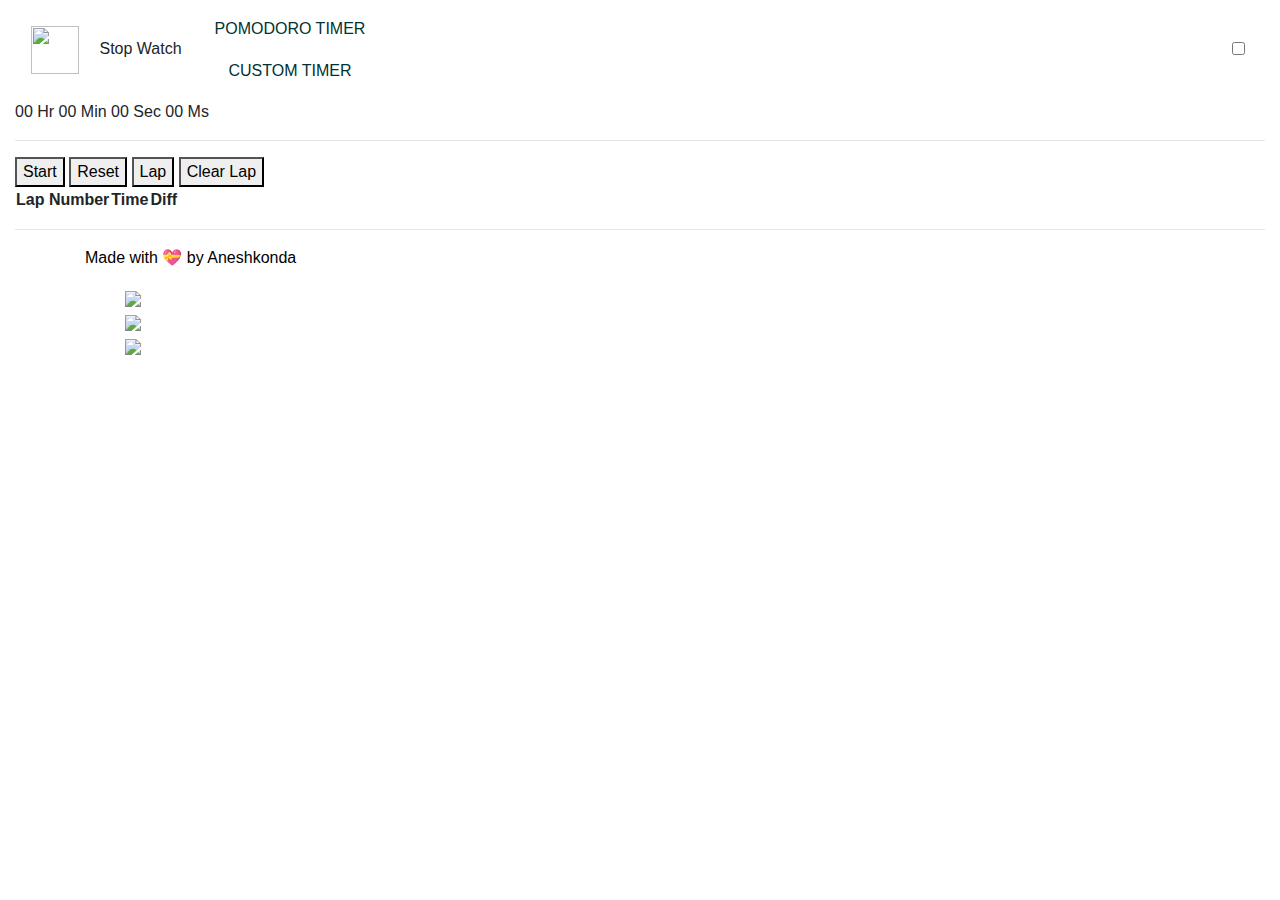
==== index.html @ 8eef55cc "Create index.html" ====
<!DOCTYPE html>
<html>

<head>
  <meta charset="utf-8" />
  <meta http-equiv="X-UA-Compatible" content="IE=edge" />
  <title>Stop Watch</title>
  <meta name="description" content="" />
  <meta name="viewport" content="width=device-width, initial-scale=1" />

  <!-- External CSS File Link -->
  <link rel="stylesheet" href="./style.css" />

  <!-- External JS File Link -->

  <!-- Favicon Icon-->
  <link rel="icon" type="image/png" href="./img/favicon.png" />

  <!-- jquery CDN -->
  <script src="https://cdnjs.cloudflare.com/ajax/libs/jquery/3.4.0/jquery.min.js"></script>
  <script type="text/javascript" src="jquery.js"></script>

  <!-- FontAwesome CDN-->
  <link rel="stylesheet" href="https://pro.fontawesome.com/releases/v5.10.0/css/all.css"
    integrity="sha384-AYmEC3Yw5cVb3ZcuHtOA93w35dYTsvhLPVnYs9eStHfGJvOvKxVfELGroGkvsg+p" crossorigin="anonymous" />
  <!-- Bootstrap CDN -->
  <link rel="stylesheet" href="https://maxcdn.bootstrapcdn.com/bootstrap/4.0.0/css/bootstrap.min.css"
    integrity="sha384-Gn5384xqQ1aoWXA+058RXPxPg6fy4IWvTNh0E263XmFcJlSAwiGgFAW/dAiS6JXm" crossorigin="anonymous" />
  <script src="https://cdn.jsdelivr.net/npm/bootstrap@5.2.2/dist/js/bootstrap.bundle.min.js"></script>
</head>

<body>

  <nav class="navbar navbar-default  navbar-expand-lg  bg-white thinner">
    <div class="container-fluid">
        <div class="maintitle">
          <img src="https://img.icons8.com/arcade/64/000000/timer.png"
            style="height: 3rem; width: 3rem;margin-right:1rem;" alt=""> <span id="title1">Stop Watch</span>
        </div>
      <button class="navbar-toggler" style="background-color: rgb(77, 123, 247);" type="button"
        data-bs-toggle="collapse" data-bs-target="#navbarSupportedContent" aria-controls="navbarSupportedContent"
        aria-expanded="false" aria-label="Toggle navigation">
        <span class="navbar-toggler-icon"></span>
      </button>
      <div class="collapse navbar-collapse" id="navbarSupportedContent">
        <ul class="navbar-nav mr-auto">
          <li class="nav-item px-4">
            <a class="nav-link btn secondary"
              style="font-family:'Lucida Sans', 'Lucida Sans Regular', 'Lucida Grande', 'Lucida Sans Unicode', Geneva, Verdana, sans-serif; color:#003333;"
              href="pomodoro/index.html">POMODORO TIMER</a>
            <a class="nav-link btn secondary"
              style="font-family:'Lucida Sans', 'Lucida Sans Regular', 'Lucida Grande', 'Lucida Sans Unicode', Geneva, Verdana, sans-serif; color:#003333;"
              href="custom_timer/timer.html">CUSTOM TIMER</a>
          </li>
        </ul>
        <div id="switch-theme">
          <input type="checkbox" id="light" class="checkbox">
          <label for="checkbox" class="label">
            <i class="fas fa-moon"></i>
            <i class='fas fa-sun'></i>
            <div class='ball'>
              </ball>
            </div>
          </label>
        </div>
      </div>
  </nav>
  <div class="container-fluid">
    <div id="container">
      <div>
        <div id="time">
          <span>
            <span class="digit" id="hr">00</span>
            <span class="txt">Hr</span>
          </span>
          <span>
            <span class="digit" id="min">00</span>
            <span class="txt">Min</span>
          </span>
          <span>
            <span class="digit" id="sec">00</span>
            <span class="txt">Sec</span>
          </span>
          <span>
            <span class="digit" id="count">00</span>
            <span class="txt">Ms</span>
          </span>
        </div>
        <span class="todayDate">
          <h3><span id="d1"></span></h3>
        </span>
      </div>
      <hr />
      <div id="btn-container">
        <button class="buttons" id="start" onclick="start()">
          <i class="fas fa-play-circle"></i> Start
        </button>
        <!--   <button class="btn" id="stop" onclick="stop()">Stop</button> -->
        <button class="buttons" id="reset" onclick="reset()">
          <i class="fas fa-undo"></i> Reset
        </button>
        <button class="buttons" id="lap" onclick="lap()">
          <i class="fas fa-stopwatch"></i> Lap
        </button>
        <button class="buttons" id="clearlap" onclick="clearLap()">
          <i class="fas fa-trash"></i> Clear Lap
        </button>
      </div>
      <div>
        <div id="record-container">
          <table id="record-table">
            <tr>
              <th>Lap Number</th>
              <th>Time</th>
              <th>Diff</th>
            </tr>
            <tbody id="record-table-body"></tbody>
          </table>
        </div>
      </div>
      <hr />
    </div>
  </div>

  <script type="text/javascript">
    // start or stop stopwatch using "spacebar" key
    document.addEventListener("keyup", (event) => {
      if (event.code === "Space") {
        start();
      }
    });
    document.addEventListener("keyup", (event) => {
      if (event.code === "Backspace") {
        reset();
      }
    });
    document.addEventListener("keyup", (event) => {
      if (event.code === "Enter") {
        lap();
      }
    });

    document.addEventListener("keyup", (event) => {
      if (event.code === "Numpad0") {
        clearLap();
      }
    });
  </script>
  <script src="script.js"></script>

  <!-- FOOTER -->
  <footer>
    <div class="container-fluid my-class">
      <div class="container">
        <p class="textfooter" style="color:black" >Made with 💝 by Aneshkonda</p>

        <div>
          <ul style="color: white" class="social-links">
            <li class="hov">
              <a href="https://github.com/Anesh3konda">
                <img class="link" src="./img/GitHub.png" /></a>
            </li>
            <li class="hov">
              <a href="https://www.linkedin.com/in/anesh-konda-6778b9271/">
                <img class="link" src="./img/LinkedinLogo.png" /></a>
            </li>
            <li class="hov">
              <a href="https://www.instagram.com/anesh_konda75/">
                <img class="link" src="./img/Instagram.png" /></a>
            </li>
          </ul>
        </div>
      </div>
    </div>
    </container>
  </footer>
</body>

</html>
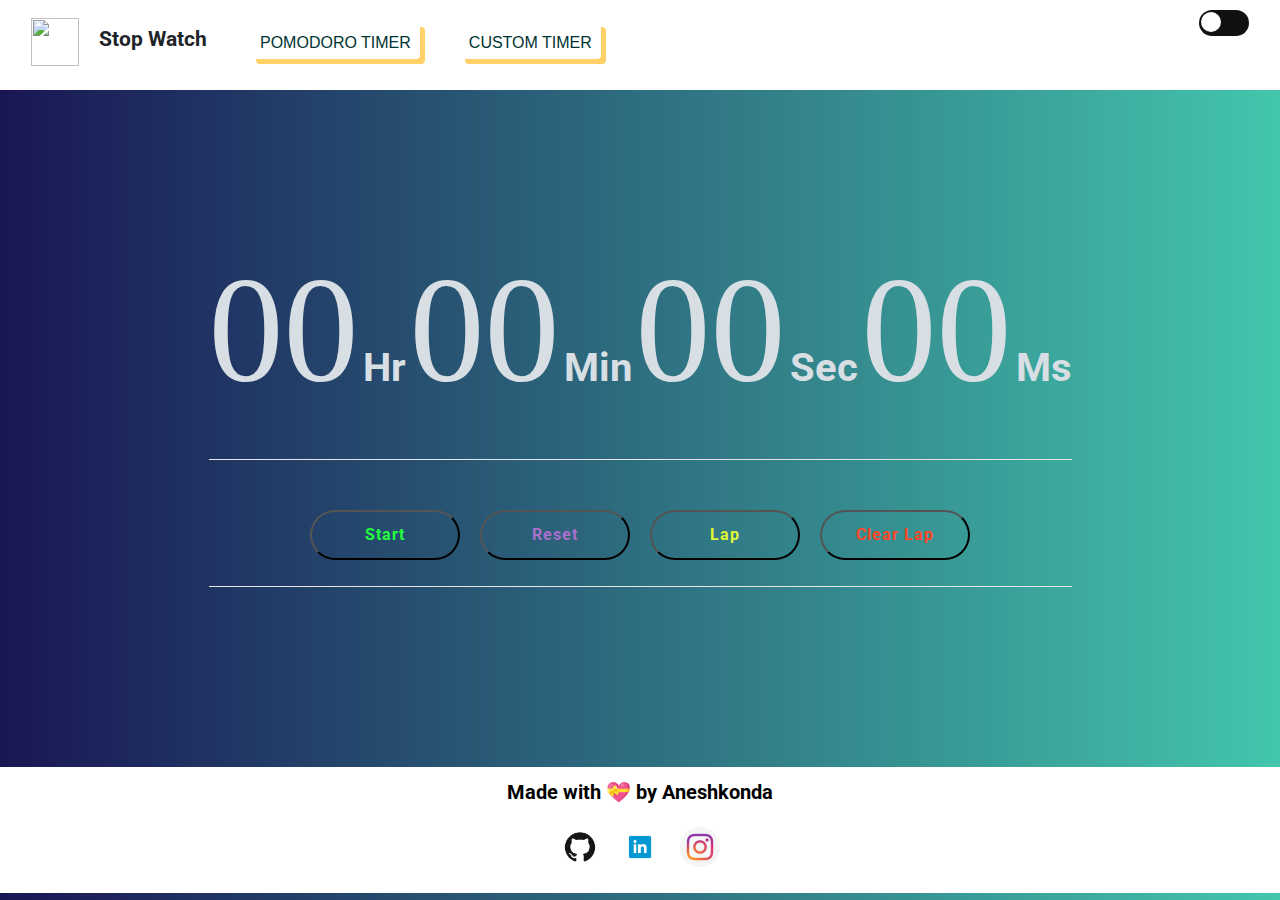
==== commit d90617f8: "Update index.html" ====
--- a/index.html
+++ b/index.html
@@ -158,15 +158,15 @@
           <ul style="color: white" class="social-links">
             <li class="hov">
               <a href="https://github.com/Anesh3konda">
-                <img class="link" src="./img/GitHub.png" /></a>
+                <img class="link" src="GitHub.png" /></a>
             </li>
             <li class="hov">
               <a href="https://www.linkedin.com/in/anesh-konda-6778b9271/">
-                <img class="link" src="./img/LinkedinLogo.png" /></a>
+                <img class="link" src="LinkedinLogo.png" /></a>
             </li>
             <li class="hov">
               <a href="https://www.instagram.com/anesh_konda75/">
-                <img class="link" src="./img/Instagram.png" /></a>
+                <img class="link" src="Instagram.png" /></a>
             </li>
           </ul>
         </div>
--- a/style.css
+++ b/style.css
@@ -0,0 +1,511 @@
+@import url('https://fonts.googleapis.com/css2?family=Roboto:wght@400;500;700&display=swap');
+
+body {
+  background: #7fe9d4;
+  /* fallback for old browsers */
+  background: -webkit-linear-gradient(to right, #191654, #43c6ac);
+  /* Chrome 10-25, Safari 5.1-6 */
+  background: linear-gradient(to right, #191654, #43c6ac);
+  /* W3C, IE 10+/ Edge, Firefox 16+, Chrome 26+, Opera 12+, Safari 7+ */
+  display: block;
+  height: 100vh;
+}
+
+hr {
+  background-color: #fff;
+}
+
+.thinner {
+  margin-top: 0;
+  margin-bottom: 0px;
+  height: 90px;
+}
+
+.maintitle{
+  margin-bottom: 1rem;
+}
+#title1{
+  font-weight: 700;
+  font-size: 1.3rem;
+}
+.container-fluid {
+  display: flex;
+  justify-content: space-around;
+  align-items: center;
+}
+
+#container {
+  color: #d7dfe4;
+  margin-top: 8rem;
+}
+
+.digit {
+  font-size: 150px;
+  /*font-weight: bold;*/
+  font-family: "digital-7";
+}
+
+.txt {
+  font-size: 40px;
+  font-weight: bold;
+}
+
+#btn-container {
+  display: flex;
+  width: 100%;
+  justify-content: center;
+  margin-top: 40px;
+  flex-wrap: wrap;
+}
+
+.btn {
+  padding: 7px 25px;
+  font-size: 15px;
+  margin: 4px 10px;
+  color: white;
+  border: 0px;
+  border-radius: 5px;
+  cursor: pointer;
+}
+
+
+#time {
+  width: 100%;
+}
+
+@media screen and (max-width: 990px) {
+  #time .digit {
+    font-size: 4.3rem;
+  }
+
+  #time .txt {
+    font-size: 2.1rem;
+  }
+}
+
+@media screen and (max-width: 991px) {
+
+  #switch-theme input[type='checkbox'],
+  #switch-theme label {
+    position: relative;
+  }
+
+  #switch-theme label {
+    margin-top: -1.6rem;
+  }
+
+  #switch-theme {
+    max-width: max-content;
+  }
+  .maintitle{
+    margin-bottom: 0rem;
+  }
+}
+
+@media screen and (max-width: 890px) {
+  #time .digit {
+    font-size: 4rem;
+  }
+
+  #time .txt {
+    font-size: 1.9rem;
+  }
+
+  #time {
+    display: flex;
+    align-items: center;
+    justify-content: center;
+  }
+
+  #container {
+    display: flex;
+    flex-direction: column;
+    align-items: center;
+  }
+}
+
+@media screen and (max-width: 590px) {
+  #time .digit {
+    font-size: 3rem;
+  }
+
+  #time .txt {
+    font-size: 1.5rem;
+  }
+
+  #btn-container {
+    width: 100%;
+    justify-content: space-around;
+  }
+}
+
+@media screen and (max-width: 490px) {
+  #time .digit {
+    font-size: 2.6rem;
+  }
+
+  #time .txt {
+    font-size: 1.2rem;
+  }
+}
+
+#clearLap {
+  background-color: #ee42a6;
+}
+
+#laps {
+  margin-top: 100px;
+  text-align: center;
+  font-size: 25px;
+}
+
+#record-container {
+  /* record container is hidden by default */
+  display: none;
+
+  margin-top: 20px;
+  font-family: Arial, Helvetica, sans-serif;
+  text-align: center;
+}
+
+#record-table {
+
+  width: 100%;
+  border-collapse: collapse;
+  margin: 50px auto;
+
+}
+
+/* tr:nth-of-type(odd) { 
+	background: rgb(65, 65, 65); 
+	} */
+
+
+#record-table th,
+td,
+tr {
+  text-align: center;
+  border-radius: 3px;
+  padding: 25px 30px;
+  box-shadow: 0px 0px 9px 0px rgba(0, 0, 0, 0.1);
+  color: #000;
+
+}
+
+tr {
+  background-color: #ffffff;
+  margin-bottom: 25px;
+}
+
+th {
+  background-color: #95A5A6;
+  font-size: 14px;
+  text-transform: uppercase;
+  letter-spacing: 0.03em;
+}
+
+#record-table-body:nth-child(n + 7) {
+  visibility: hidden;
+}
+
+#record-table::-webkit-scrollbar {
+  width: 6px;
+}
+
+#record-table::-webkit-scrollbar-track {
+  border-radius: 20px;
+  box-shadow: none;
+  -webkit-box-shadow: inset 0 0 6px rgba(0, 0, 0, 0.5);
+}
+
+#record-table::-webkit-scrollbar-thumb {
+  border-radius: 20px;
+  box-shadow: 0in;
+  -webkit-box-shadow: inset 0 0 6px rgba(0, 0, 0, 0.5);
+}
+
+/*DIGITAL CLOCK FONT*/
+
+@font-face {
+  font-family: "digital-7";
+  src: url("fonts/digital-7.ttf");
+}
+
+.checkbox {
+  opacity: 0;
+  position: absolute;
+  top: 0px;
+  right: 27px;
+  z-index: 10;
+  height: 3rem;
+  width: 4rem;
+  cursor: pointer;
+}
+
+.label {
+  width: 50px;
+  height: 26px;
+  background-color: #111;
+  display: flex;
+  border-radius: 50px;
+  align-items: center;
+  justify-content: space-between;
+  padding: 10px;
+  margin-top: -40px;
+  position: relative;
+  transform: scale(1);
+}
+
+.ball {
+  width: 20px;
+  height: 20px;
+  background-color: white;
+  position: absolute;
+  top: 2px;
+  left: 2px;
+  border-radius: 50%;
+  transition: transform 0.2s linear;
+}
+
+.checkbox:checked+.label .ball {
+  transform: translateX(24px);
+}
+
+.fa-moon {
+  color: pink;
+}
+
+.fa-sun {
+  color: yellow;
+}
+
+.todayDate {
+  display: block;
+  text-align: center;
+  font-weight: bold;
+}
+
+.hov {
+  width: 40px;
+  height: 40px;
+}
+
+.hov:hover {
+  transition: 2s;
+  width: 60px;
+  height: 60px;
+}
+
+#start {
+  color: hsl(127, 100%, 57%);
+}
+
+#start:hover {
+  color: #000000;
+  background: hsl(131, 100%, 69%);
+  box-shadow: 0 0 10px hsl(151, 88%, 70%), 0 0 40px hsl(159, 93%, 77%), 0 0 80px hsl(157, 96%, 72%);
+  transition-delay: 0.001s;
+  font-size: large;
+}
+
+#reset {
+  color: hwb(277 44% 20%);
+}
+
+#reset:hover {
+  color: #000000;
+  background: hwb(277 6% 7%);
+  box-shadow: 0 0 10px #9f2c99, 0 0 40px #481844, 0 0 80px #c18cd0;
+  transition-delay: 0.001s;
+  font-size: large;
+}
+
+#lap {
+  color: hwb(67 20% 3%);
+}
+
+#lap:hover {
+  color: #000000;
+  background: hwb(61 31% 0%);
+  box-shadow: 0 0 10px hwb(68 57% 0%), 0 0 40px hwb(68 54% 0%), 0 0 80px hwb(70 63% 1%);
+  transition-delay: 0.001s;
+  font-size: large;
+}
+
+#clearlap {
+  color: rgb(255, 71, 39);
+}
+
+#clearlap:hover {
+  color: #000000;
+  background: rgb(255, 89, 38);
+  box-shadow: 0 0 10px rgb(255, 118, 63), 0 0 40px rgb(255, 106, 103), 0 0 80px rgb(255, 137, 104);
+  transition-delay: 0.001s;
+  font-size: large;
+}
+
+.nav-item {
+  display: flex;
+}
+
+.nav-item>a {
+  margin-right: 30px;
+}
+
+.nav-item>a:hover {
+  box-shadow: rgba(0, 0, 0, 0.185) 0px 3px 8px;
+}
+
+.buttons {
+  color: #fefefe;
+  outline: none;
+  height: 50px;
+  text-align: center;
+  width: 150px;
+  border-radius: 55px;
+  background: #8b19ae00;
+  letter-spacing: 1px;
+  text-shadow: 0;
+  font-size: 16px;
+  font-weight: bold;
+  cursor: pointer;
+  transition: all 0.25s ease;
+  margin: 10px;
+  font-family: 'Roboto';
+  overflow: hidden;
+}
+
+.buttons:hover {
+  color: #1b5c7e;
+  background: #46f5f8;
+  box-shadow: 0 0 10px #29d3d6, 0 0 40px #29d3d6, 0 0 80px #29d3d6;
+  transition-delay: 0.001s;
+}
+
+.buttons:active {
+  letter-spacing: 2px;
+}
+
+.buttons:focus {
+  outline: none;
+}
+
+#disabling {
+  pointer-events: none;
+}
+
+
+::-webkit-scrollbar {
+  width: 10px;
+  background-color: #F5F5F5;
+}
+
+::-webkit-scrollbar-thumb {
+  border-radius: 10px;
+  background-image: -webkit-gradient(linear,
+      left bottom,
+      left top,
+      color-stop(0.44, rgb(122, 153, 217)),
+      color-stop(0.72, rgb(73, 125, 189)),
+      color-stop(0.86, rgb(28, 58, 148)));
+}
+
+footer {
+  height: 290px;
+  display: flex !important;
+  flex-direction: column;
+  justify-content: center;
+  align-items: center;
+  text-decoration-color: white;
+  text-emphasis-style: bold;
+}
+
+.social-links {
+  display: flex !important;
+  justify-content: center;
+  align-items: center;
+  padding: 0px;
+}
+
+li {
+  width: max(5vw, 2.5rem);
+  height: max(5vw, 2.5rem);
+  list-style: none;
+  margin: 10px;
+}
+
+.link {
+  width: 100%;
+  height: 100%;
+  display: flex !important;
+  justify-content: center;
+  align-items: center;
+  border-radius: 50%;
+  background-color: #fff;
+  color: #000;
+  font-size: 20px;
+  transition: all 0.5s ease;
+}
+
+.textfooter {
+  color: #fff;
+  font-size: 20px;
+  font-weight: bold;
+  margin: 10px;
+  text-align: center;
+}
+
+.container-fluid {
+  margin-top: auto;
+  padding-left: 0;
+  padding-right: 0;
+}
+
+.my-class {
+  background: white;
+}
+
+:root {
+  --main: #FFD166;
+  --secondary: #800080;
+  --tertiary: #;
+  --light: white;
+  --dark: black;
+}
+
+.btn {
+  border: solid 2px var(--secondary);
+  background-color: white;
+  color: var(--secondary);
+  padding: 0 12px;
+  font-size: 1.2em;
+  height: 2.3em;
+  position: relative;
+  box-shadow: 5px 5px 0 var(--main);
+  z-index: 2;
+  border-radius: 5px;
+}
+
+
+.btn:hover {
+  cursor: pointer;
+}
+
+.btn:before {
+  content: '';
+  width: 0;
+  height: 0;
+  bottom: 0px;
+  right: 0px;
+  position: absolute;
+  z-index: -1;
+  background: var(--main);
+  transition: width .3s, height .3s;
+  border-top-left-radius: 5px;
+}
+
+
+.btn:hover:before {
+  width: calc(100% - 3px);
+  height: calc(100% - 3px);
+}
